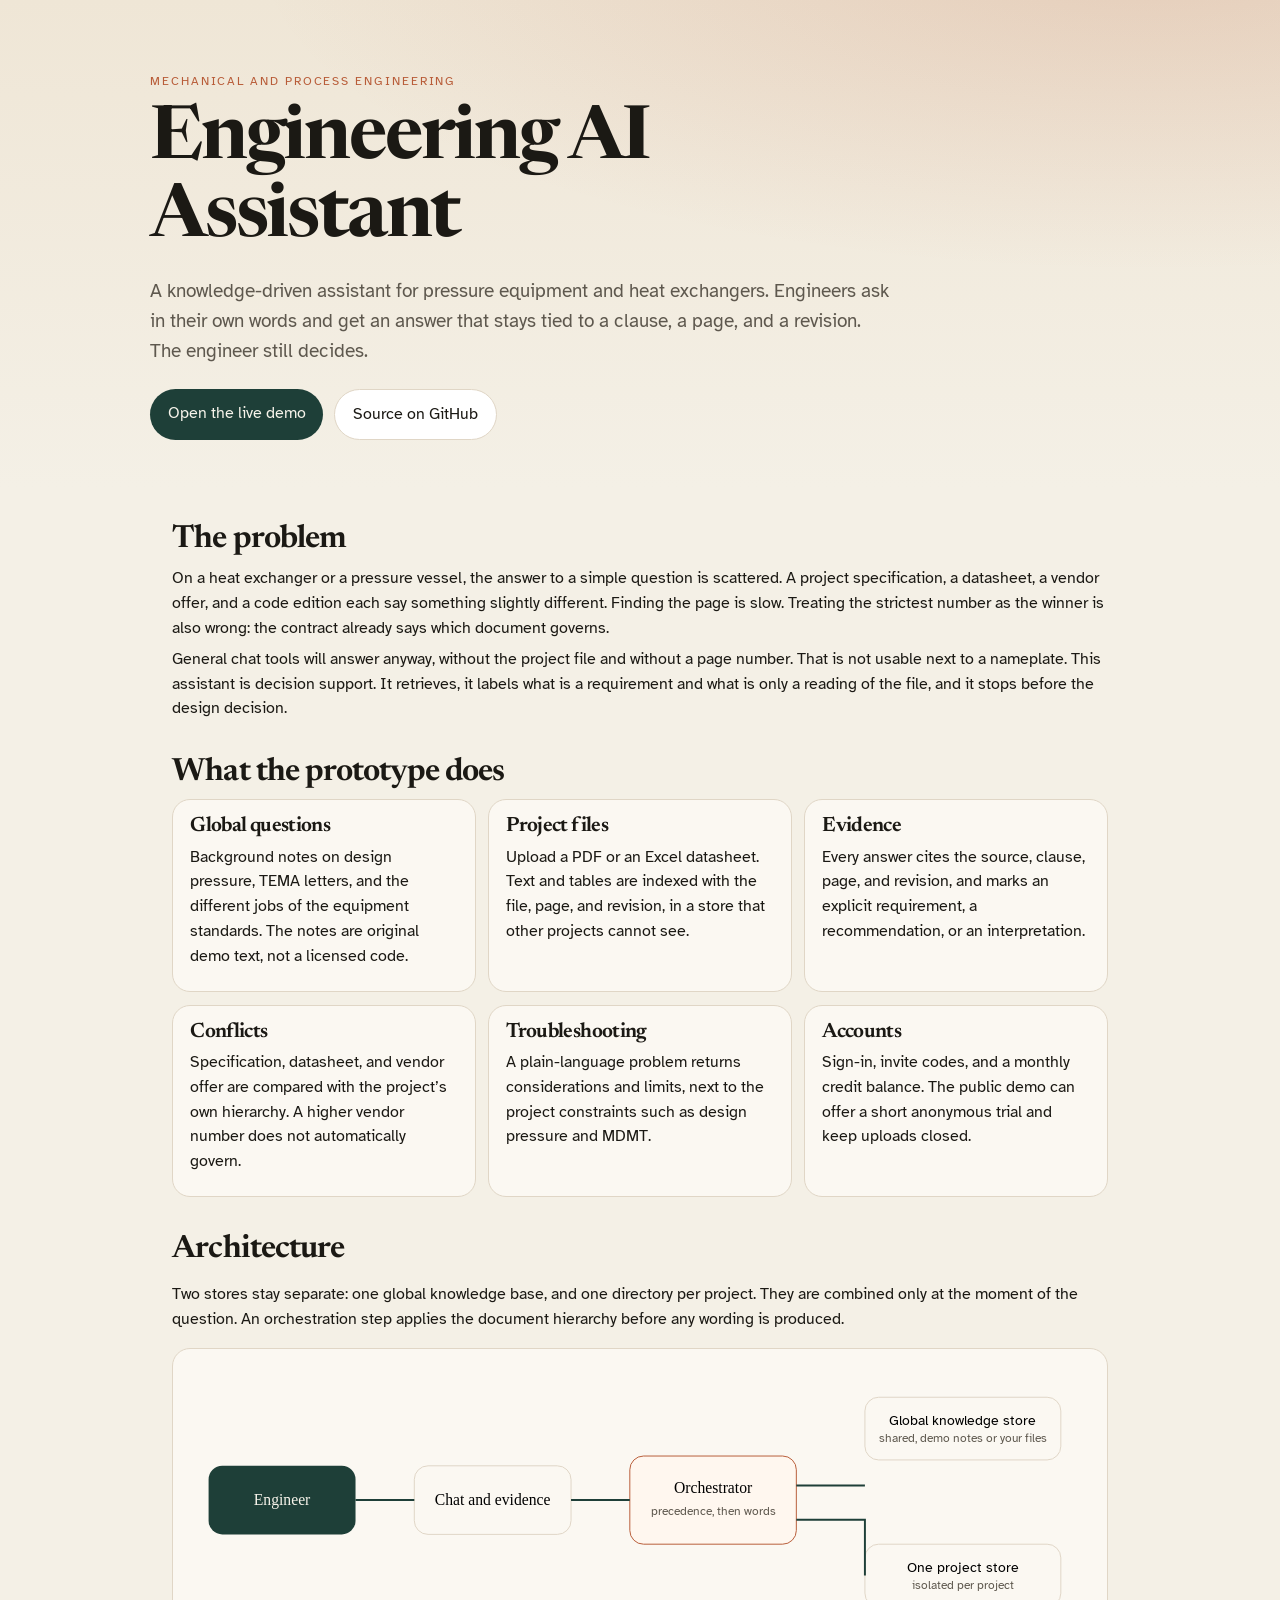
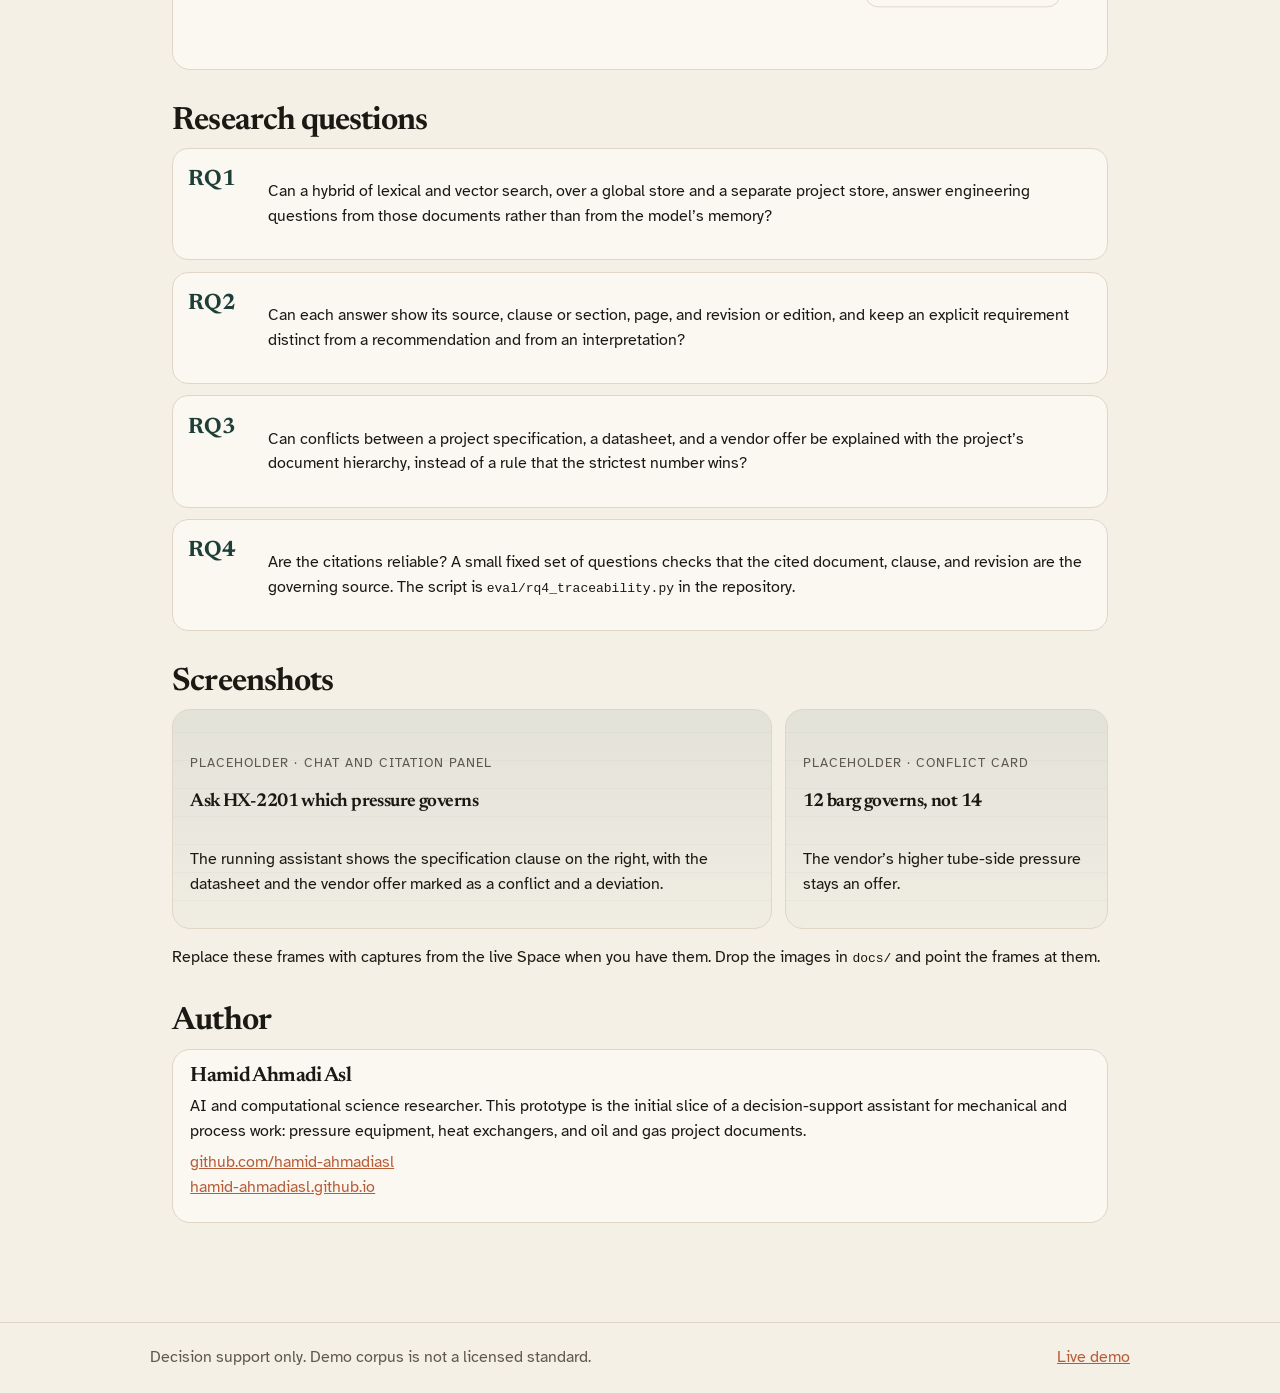
==== docs/index.html @ bd338368 "Add the engineering decision-support prototype. Engineers can question a shared knowledge base and a" ====
<!DOCTYPE html>
<html lang="en">
<head>
  <meta charset="utf-8" />
  <meta name="viewport" content="width=device-width, initial-scale=1" />
  <title>Engineering AI Assistant — Hamid Ahmadi Asl</title>
  <meta name="description" content="A knowledge-driven decision-support assistant for mechanical and process engineering. Evidence first. A human makes the decision." />
  <link rel="preconnect" href="https://fonts.googleapis.com" />
  <link rel="preconnect" href="https://fonts.gstatic.com" crossorigin />
  <link href="https://fonts.googleapis.com/css2?family=Atkinson+Hyperlegible:wght@400;700&family=Newsreader:opsz,wght@6..72,560;6..72,650&display=swap" rel="stylesheet" />
  <style>
    :root {
      --ink: #1b1914;
      --muted: #5e584e;
      --paper: #f4f0e6;
      --card: #fbf8f2;
      --line: #e0d6c6;
      --pine: #1e3f38;
      --copper: #b85c38;
    }
    * { box-sizing: border-box; }
    body { margin: 0; color: var(--ink); background: var(--paper); font-family: "Atkinson Hyperlegible", "Segoe UI", sans-serif; line-height: 1.55; }
    h1, h2, h3 { font-family: Newsreader, Georgia, serif; font-weight: 650; letter-spacing: -0.03em; line-height: 1.05; }
    a { color: var(--copper); }
    header.hero { padding: 4.5rem 1.4rem 3rem; background:
      radial-gradient(900px 320px at 90% -10%, rgba(184, 92, 56, 0.18), transparent),
      linear-gradient(180deg, #efe6d6, #f4f0e6); }
    .wrap { width: min(980px, 100%); margin: 0 auto; }
    .eyebrow { letter-spacing: 0.16em; text-transform: uppercase; font-size: 0.75rem; color: var(--copper); margin: 0 0 0.8rem; }
    h1 { font-size: clamp(2.6rem, 6vw, 4.6rem); margin: 0 0 1rem; max-width: 16ch; }
    .lede { font-size: 1.2rem; max-width: 62ch; color: var(--muted); }
    .actions { display: flex; flex-wrap: wrap; gap: 0.7rem; margin-top: 1.4rem; }
    .btn { display: inline-block; text-decoration: none; border-radius: 999px; padding: 0.75rem 1.1rem; }
    .btn.solid { background: var(--pine); color: #f6f3ea; }
    .btn.line { border: 1px solid var(--line); color: var(--ink); background: #fff; }
    main { padding: 0 1.4rem 4rem; }
    section { margin: 2.2rem 0; }
    h2 { font-size: 2rem; margin-bottom: 0.6rem; }
    .grid { display: grid; grid-template-columns: repeat(3, 1fr); gap: 0.8rem; }
    .card, .shot { background: var(--card); border: 1px solid var(--line); border-radius: 18px; padding: 1rem 1.05rem; }
    .card h3 { margin: 0 0 0.4rem; font-size: 1.3rem; }
    .card p, .prose p { margin: 0.4rem 0; }
    ol { padding-left: 1.2rem; }
    ol li { margin: 0.35rem 0; }
    .diagram { background: var(--card); border: 1px solid var(--line); border-radius: 18px; padding: 1rem; overflow-x: auto; }
    .rq { display: grid; gap: 0.7rem; }
    .rq article { display: grid; grid-template-columns: 4.2rem 1fr; gap: 0.8rem; align-items: start; background: var(--card); border: 1px solid var(--line); border-radius: 16px; padding: 0.9rem; }
    .rq strong { font-family: Newsreader, Georgia, serif; font-size: 1.4rem; color: var(--pine); }
    .shots { display: grid; grid-template-columns: 1.3fr 0.7fr; gap: 0.8rem; }
    .shot { min-height: 220px; display: flex; flex-direction: column; justify-content: flex-end; background:
      linear-gradient(180deg, rgba(30, 63, 56, 0.08), rgba(30, 63, 56, 0.02)),
      repeating-linear-gradient(0deg, transparent, transparent 27px, rgba(30, 63, 56, 0.06) 28px); }
    .shot span { font-size: 0.8rem; letter-spacing: 0.08em; text-transform: uppercase; color: var(--muted); }
    footer { border-top: 1px solid var(--line); padding: 1.4rem; color: var(--muted); }
    footer .wrap { display: flex; justify-content: space-between; gap: 1rem; flex-wrap: wrap; }
    @media (max-width: 800px) {
      .grid, .shots, .rq article { grid-template-columns: 1fr; }
    }
  </style>
</head>
<body>
  <header class="hero">
    <div class="wrap">
      <p class="eyebrow">Mechanical and process engineering</p>
      <h1>Engineering AI Assistant</h1>
      <p class="lede">A knowledge-driven assistant for pressure equipment and heat exchangers. Engineers ask in their own words and get an answer that stays tied to a clause, a page, and a revision. The engineer still decides.</p>
      <div class="actions">
        <a class="btn solid" href="https://huggingface.co/spaces/hamid-ahmadiasl/engineering-ai-assistant">Open the live demo</a>
        <a class="btn line" href="https://github.com/hamid-ahmadiasl/engineering-ai-assistant">Source on GitHub</a>
      </div>
    </div>
  </header>
  <main class="wrap">
    <section>
      <h2>The problem</h2>
      <div class="prose">
        <p>On a heat exchanger or a pressure vessel, the answer to a simple question is scattered. A project specification, a datasheet, a vendor offer, and a code edition each say something slightly different. Finding the page is slow. Treating the strictest number as the winner is also wrong: the contract already says which document governs.</p>
        <p>General chat tools will answer anyway, without the project file and without a page number. That is not usable next to a nameplate. This assistant is decision support. It retrieves, it labels what is a requirement and what is only a reading of the file, and it stops before the design decision.</p>
      </div>
    </section>
    <section>
      <h2>What the prototype does</h2>
      <div class="grid">
        <article class="card">
          <h3>Global questions</h3>
          <p>Background notes on design pressure, TEMA letters, and the different jobs of the equipment standards. The notes are original demo text, not a licensed code.</p>
        </article>
        <article class="card">
          <h3>Project files</h3>
          <p>Upload a PDF or an Excel datasheet. Text and tables are indexed with the file, page, and revision, in a store that other projects cannot see.</p>
        </article>
        <article class="card">
          <h3>Evidence</h3>
          <p>Every answer cites the source, clause, page, and revision, and marks an explicit requirement, a recommendation, or an interpretation.</p>
        </article>
        <article class="card">
          <h3>Conflicts</h3>
          <p>Specification, datasheet, and vendor offer are compared with the project’s own hierarchy. A higher vendor number does not automatically govern.</p>
        </article>
        <article class="card">
          <h3>Troubleshooting</h3>
          <p>A plain-language problem returns considerations and limits, next to the project constraints such as design pressure and MDMT.</p>
        </article>
        <article class="card">
          <h3>Accounts</h3>
          <p>Sign-in, invite codes, and a monthly credit balance. The public demo can offer a short anonymous trial and keep uploads closed.</p>
        </article>
      </div>
    </section>
    <section>
      <h2>Architecture</h2>
      <p>Two stores stay separate: one global knowledge base, and one directory per project. They are combined only at the moment of the question. An orchestration step applies the document hierarchy before any wording is produced.</p>
      <div class="diagram" role="img" aria-label="Diagram of the assistant. The engineer talks to the chat. The orchestrator queries a global store and one project store, applies precedence, then either a language model or an extractive writer produces cited blocks.">
        <svg viewBox="0 0 920 280" width="100%" height="280">
          <rect x="20" y="100" width="150" height="70" rx="14" fill="#1e3f38"/>
          <text x="95" y="140" text-anchor="middle" fill="#f6f3ea" font-family="Georgia, serif" font-size="16">Engineer</text>
          <rect x="230" y="100" width="160" height="70" rx="14" fill="#fbf8f2" stroke="#e0d6c6"/>
          <text x="310" y="140" text-anchor="middle" font-family="Georgia, serif" font-size="16">Chat and evidence</text>
          <rect x="450" y="90" width="170" height="90" rx="14" fill="#fff7ef" stroke="#b85c38"/>
          <text x="535" y="128" text-anchor="middle" font-family="Georgia, serif" font-size="16">Orchestrator</text>
          <text x="535" y="150" text-anchor="middle" fill="#5e584e" font-size="12">precedence, then words</text>
          <rect x="690" y="30" width="200" height="64" rx="14" fill="#fbf8f2" stroke="#e0d6c6"/>
          <text x="790" y="58" text-anchor="middle" font-size="14">Global knowledge store</text>
          <text x="790" y="76" text-anchor="middle" fill="#5e584e" font-size="12">shared, demo notes or your files</text>
          <rect x="690" y="180" width="200" height="64" rx="14" fill="#fbf8f2" stroke="#e0d6c6"/>
          <text x="790" y="208" text-anchor="middle" font-size="14">One project store</text>
          <text x="790" y="226" text-anchor="middle" fill="#5e584e" font-size="12">isolated per project</text>
          <path d="M170 135 H230" stroke="#1e3f38" stroke-width="2"/>
          <path d="M390 135 H450" stroke="#1e3f38" stroke-width="2"/>
          <path d="M620 120 H690" stroke="#1e3f38" stroke-width="2"/>
          <path d="M620 155 H690 V212" stroke="#1e3f38" stroke-width="2" fill="none"/>
        </svg>
      </div>
    </section>
    <section>
      <h2>Research questions</h2>
      <div class="rq">
        <article>
          <strong>RQ1</strong>
          <p>Can a hybrid of lexical and vector search, over a global store and a separate project store, answer engineering questions from those documents rather than from the model’s memory?</p>
        </article>
        <article>
          <strong>RQ2</strong>
          <p>Can each answer show its source, clause or section, page, and revision or edition, and keep an explicit requirement distinct from a recommendation and from an interpretation?</p>
        </article>
        <article>
          <strong>RQ3</strong>
          <p>Can conflicts between a project specification, a datasheet, and a vendor offer be explained with the project’s document hierarchy, instead of a rule that the strictest number wins?</p>
        </article>
        <article>
          <strong>RQ4</strong>
          <p>Are the citations reliable? A small fixed set of questions checks that the cited document, clause, and revision are the governing source. The script is <code>eval/rq4_traceability.py</code> in the repository.</p>
        </article>
      </div>
    </section>
    <section>
      <h2>Screenshots</h2>
      <div class="shots">
        <div class="shot">
          <span>Placeholder · chat and citation panel</span>
          <h3>Ask HX-2201 which pressure governs</h3>
          <p>The running assistant shows the specification clause on the right, with the datasheet and the vendor offer marked as a conflict and a deviation.</p>
        </div>
        <div class="shot">
          <span>Placeholder · conflict card</span>
          <h3>12 barg governs, not 14</h3>
          <p>The vendor’s higher tube-side pressure stays an offer.</p>
        </div>
      </div>
      <p>Replace these frames with captures from the live Space when you have them. Drop the images in <code>docs/</code> and point the frames at them.</p>
    </section>
    <section>
      <h2>Author</h2>
      <div class="card">
        <h3>Hamid Ahmadi Asl</h3>
        <p>AI and computational science researcher. This prototype is the initial slice of a decision-support assistant for mechanical and process work: pressure equipment, heat exchangers, and oil and gas project documents.</p>
        <p><a href="https://github.com/hamid-ahmadiasl">github.com/hamid-ahmadiasl</a><br />
        <a href="https://hamid-ahmadiasl.github.io">hamid-ahmadiasl.github.io</a></p>
      </div>
    </section>
  </main>
  <footer>
    <div class="wrap">
      <span>Decision support only. Demo corpus is not a licensed standard.</span>
      <span><a href="https://huggingface.co/spaces/hamid-ahmadiasl/engineering-ai-assistant">Live demo</a></span>
    </div>
  </footer>
</body>
</html>
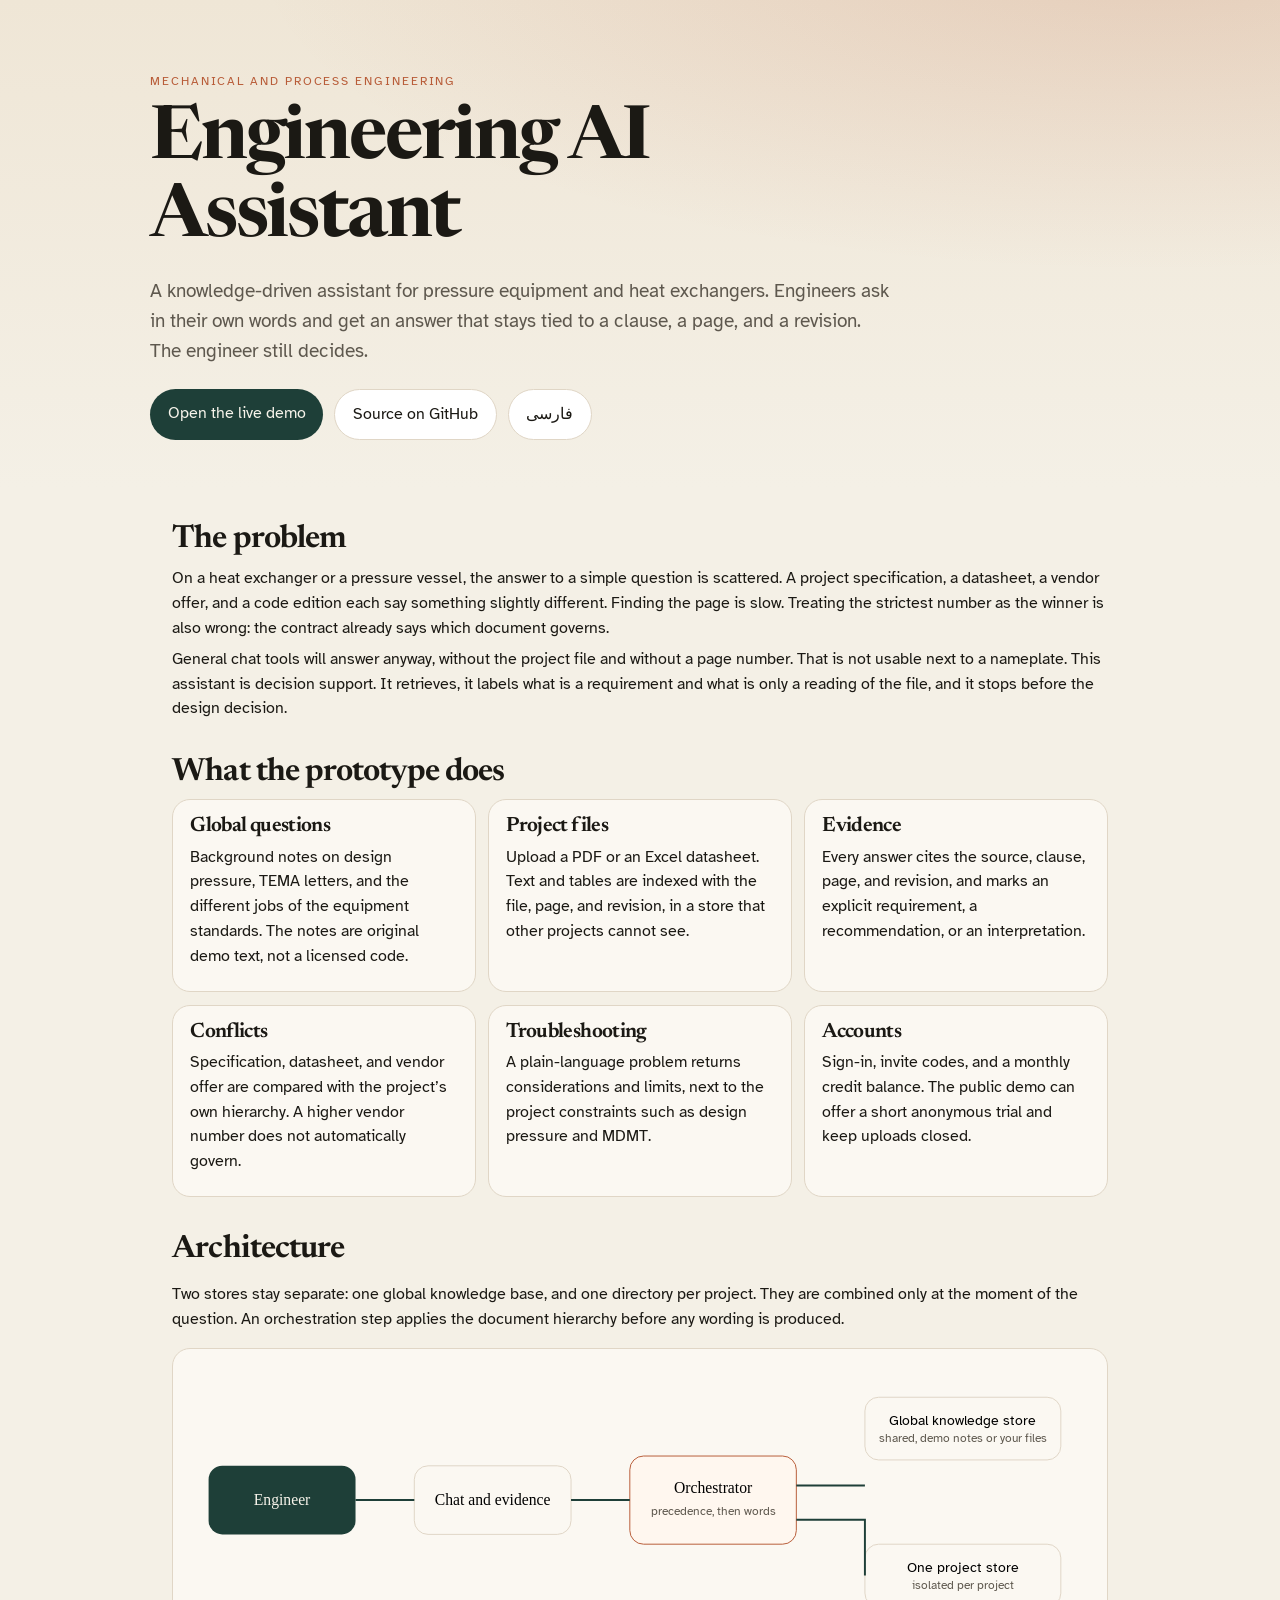
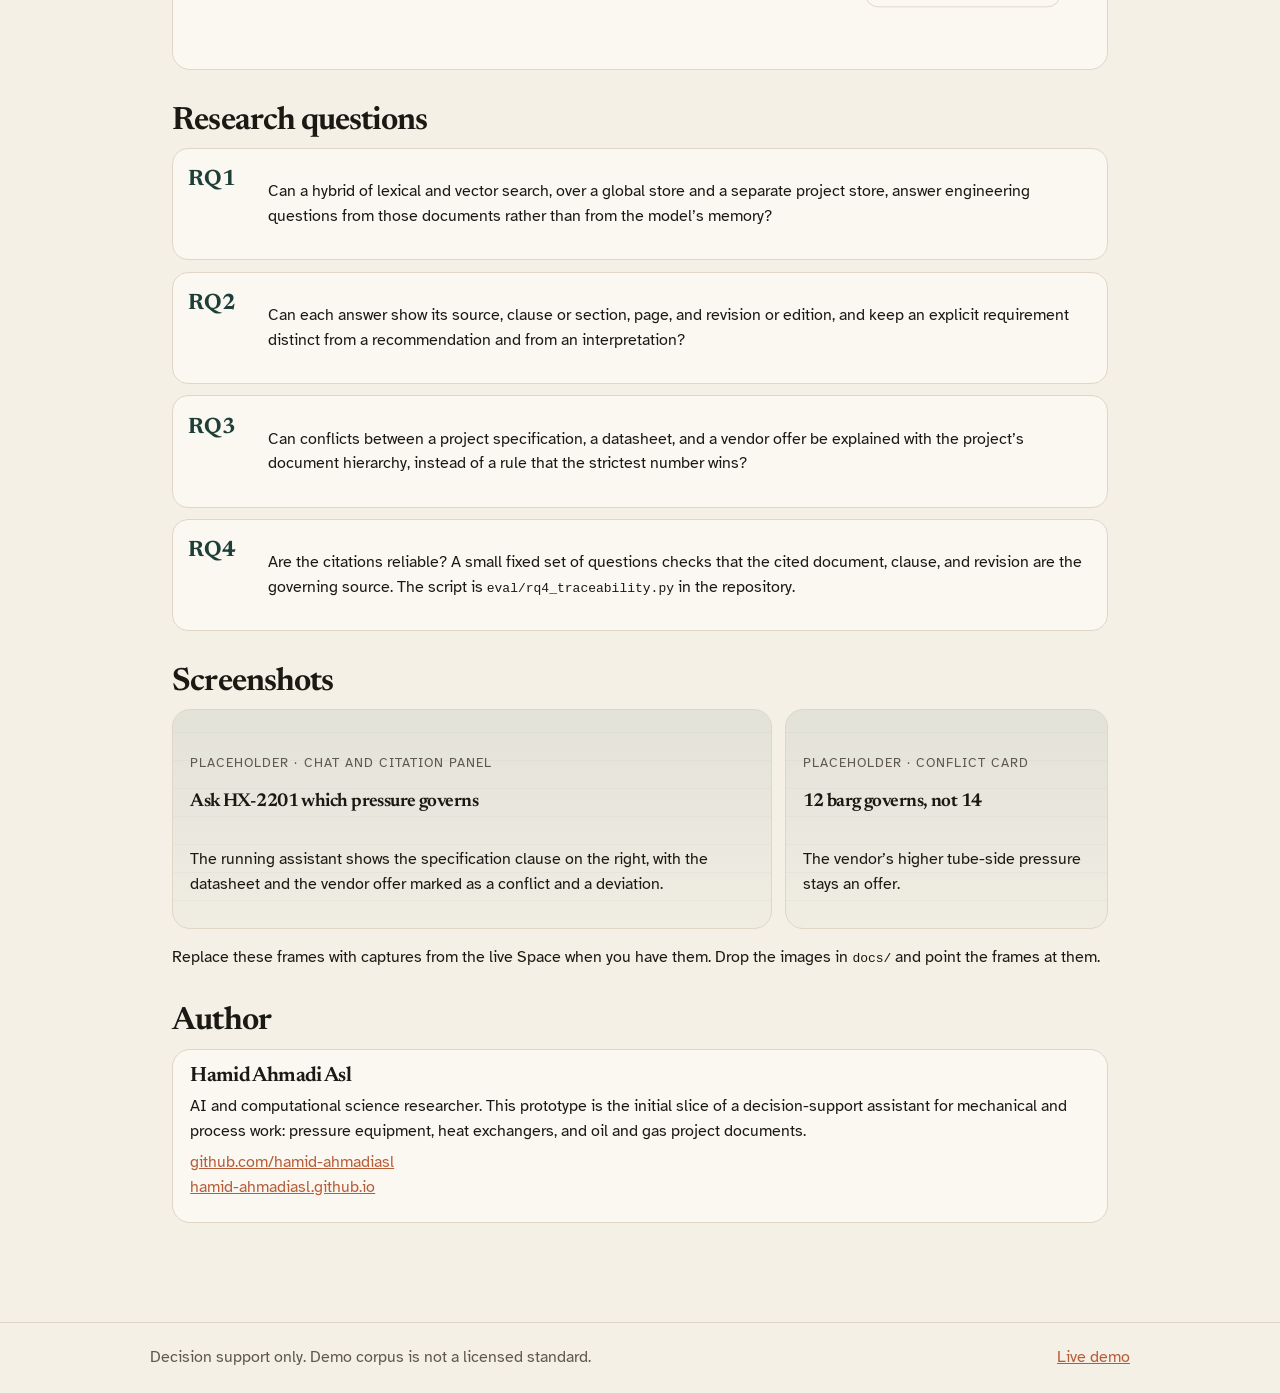
==== commit aed186e4: "Answer Persian questions in Persian and keep source citations intact. Persian and mixed questions ar" ====
--- a/docs/index.html
+++ b/docs/index.html
@@ -67,6 +67,7 @@
       <div class="actions">
         <a class="btn solid" href="https://huggingface.co/spaces/hamid-ahmadiasl/engineering-ai-assistant">Open the live demo</a>
         <a class="btn line" href="https://github.com/hamid-ahmadiasl/engineering-ai-assistant">Source on GitHub</a>
+        <a class="btn line" href="fa/">فارسی</a>
       </div>
     </div>
   </header>
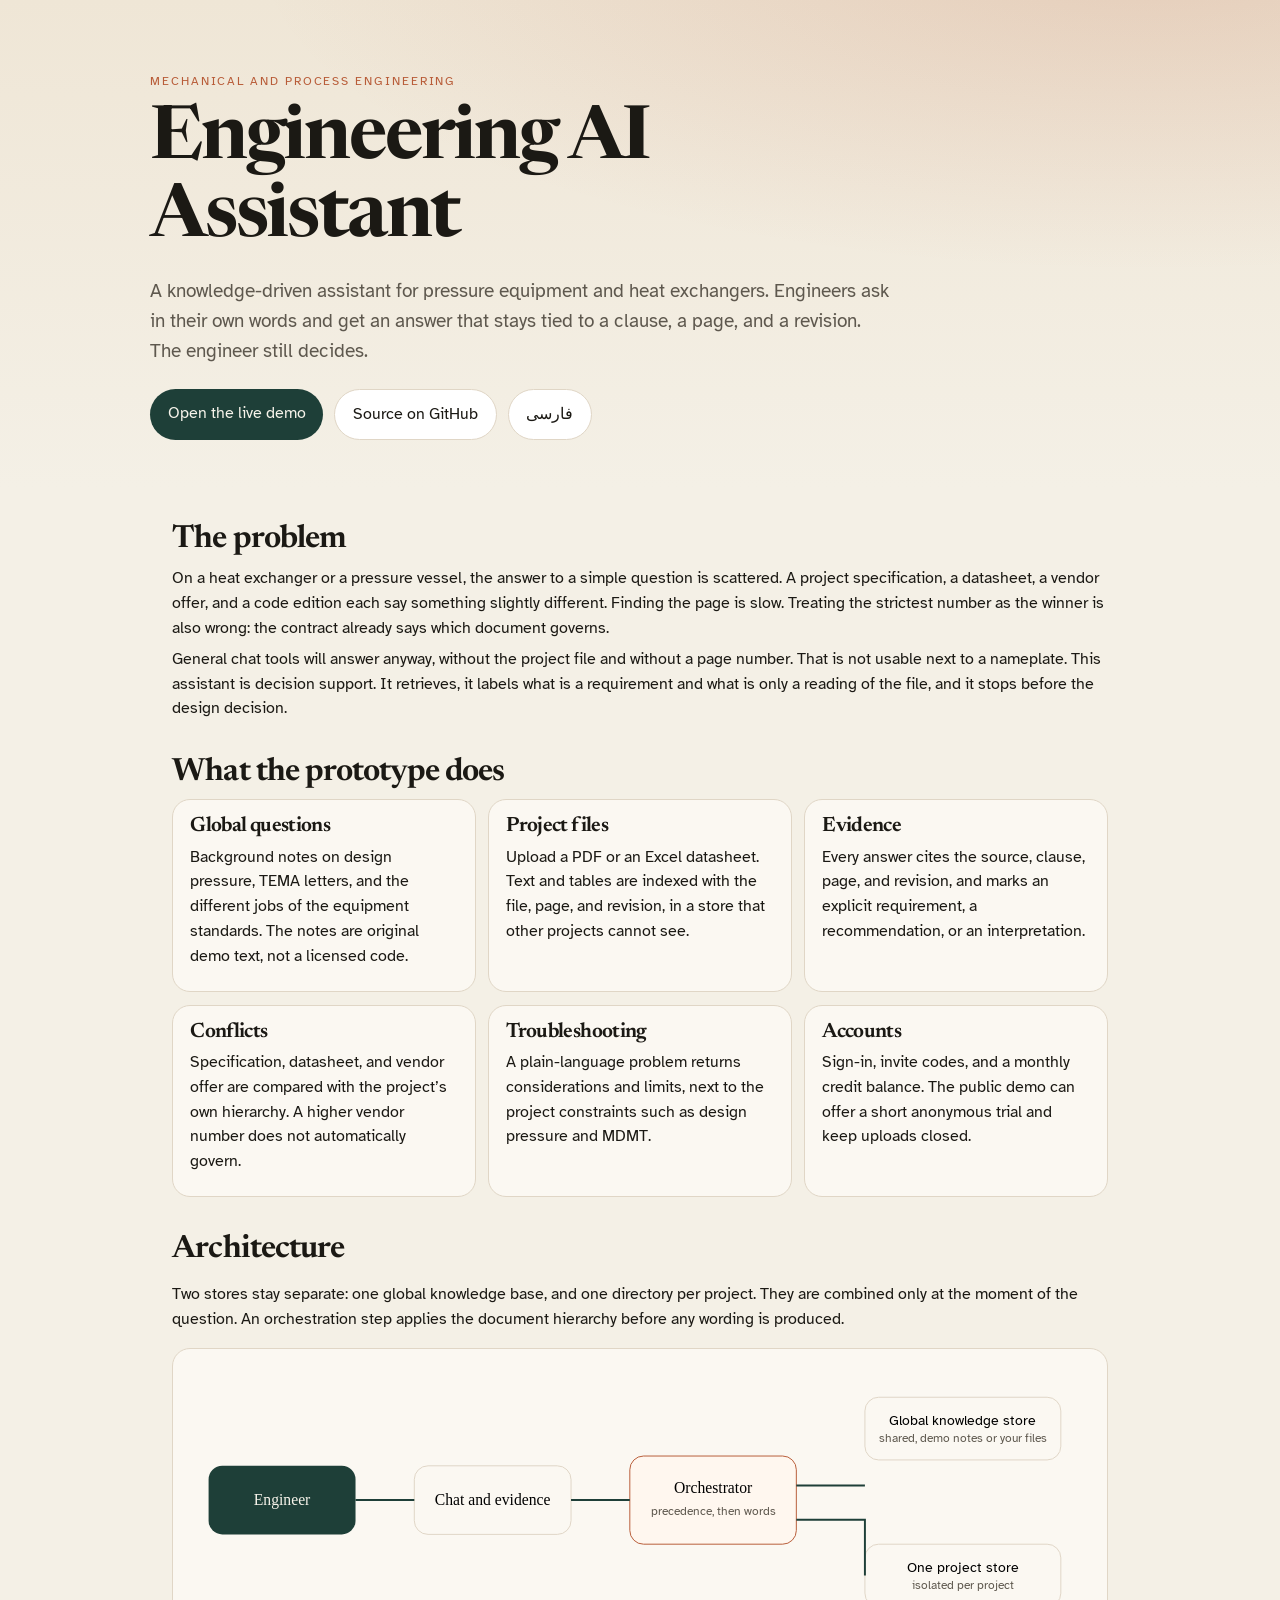
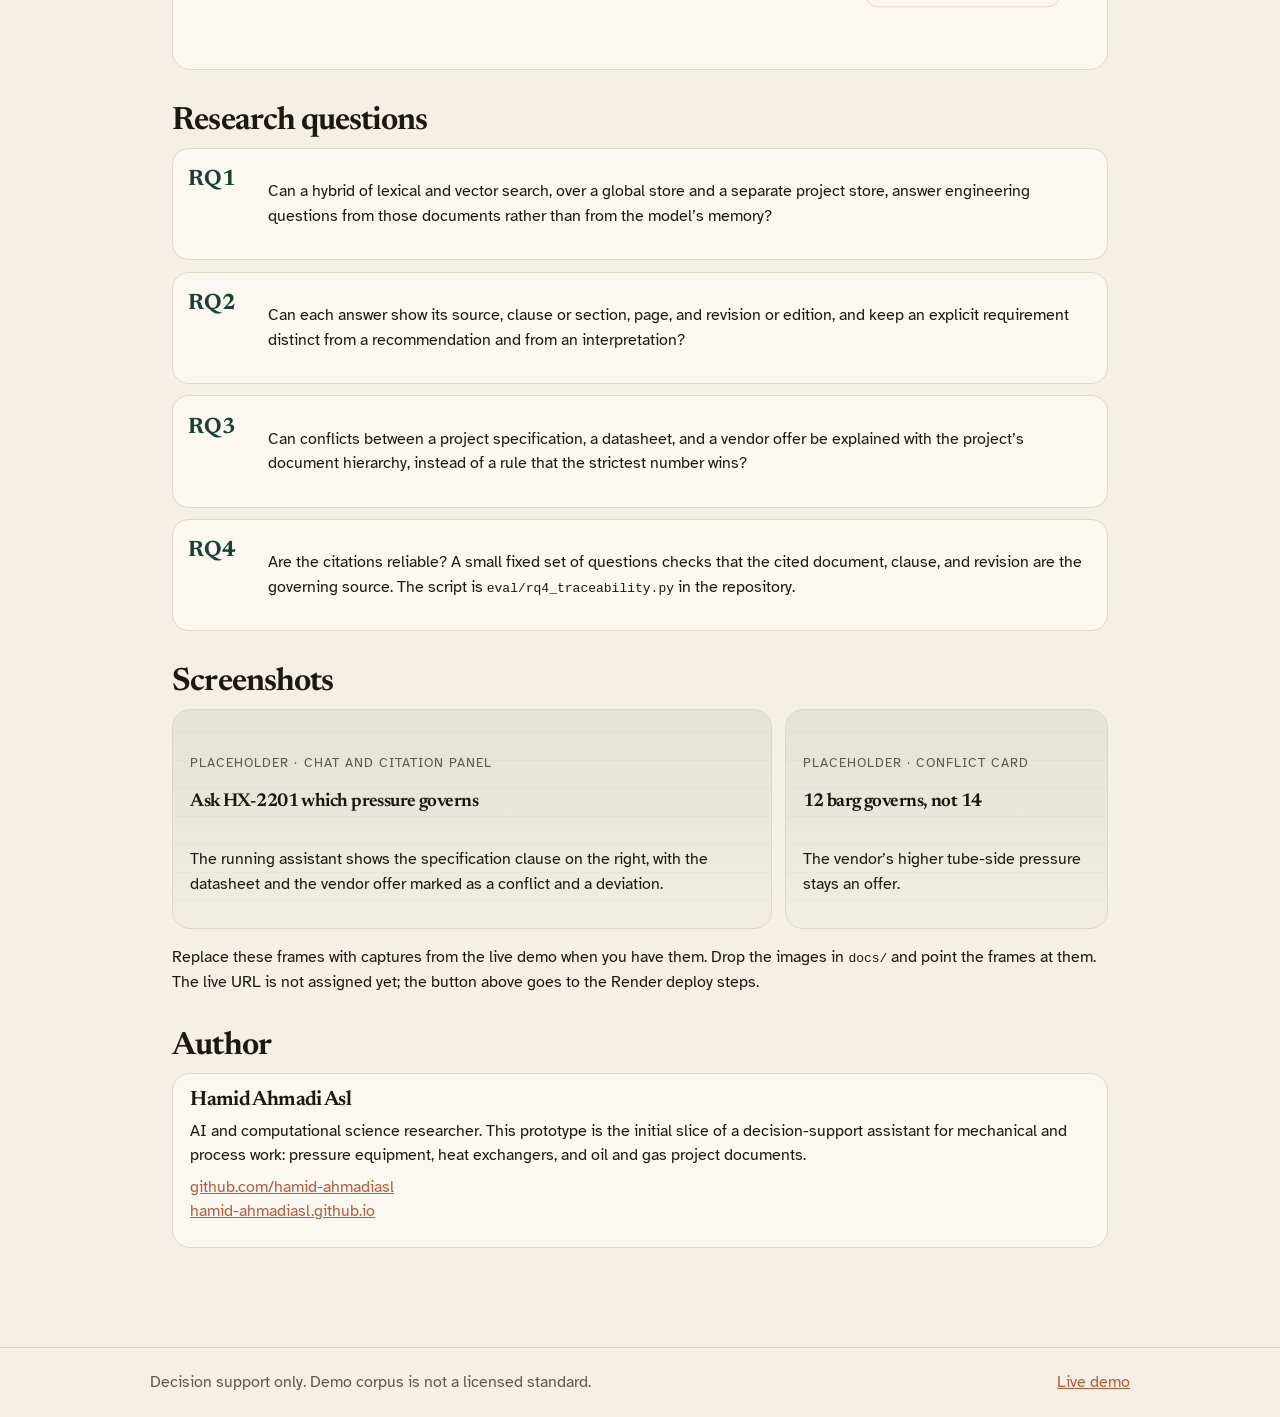
==== commit 92510d40: "Host the free demo on a Render Docker service. The Blueprint uses the free plan and hash embeddings " ====
--- a/docs/index.html
+++ b/docs/index.html
@@ -65,7 +65,7 @@
       <h1>Engineering AI Assistant</h1>
       <p class="lede">A knowledge-driven assistant for pressure equipment and heat exchangers. Engineers ask in their own words and get an answer that stays tied to a clause, a page, and a revision. The engineer still decides.</p>
       <div class="actions">
-        <a class="btn solid" href="https://huggingface.co/spaces/hamid-ahmadiasl/engineering-ai-assistant">Open the live demo</a>
+        <a class="btn solid" href="https://github.com/hamid-ahmadiasl/engineering-ai-assistant#deploy-on-render">Open the live demo</a>
         <a class="btn line" href="https://github.com/hamid-ahmadiasl/engineering-ai-assistant">Source on GitHub</a>
         <a class="btn line" href="fa/">فارسی</a>
       </div>
@@ -168,7 +168,7 @@
           <p>The vendor’s higher tube-side pressure stays an offer.</p>
         </div>
       </div>
-      <p>Replace these frames with captures from the live Space when you have them. Drop the images in <code>docs/</code> and point the frames at them.</p>
+      <p>Replace these frames with captures from the live demo when you have them. Drop the images in <code>docs/</code> and point the frames at them. The live URL is not assigned yet; the button above goes to the Render deploy steps.</p>
     </section>
     <section>
       <h2>Author</h2>
@@ -183,7 +183,7 @@
   <footer>
     <div class="wrap">
       <span>Decision support only. Demo corpus is not a licensed standard.</span>
-      <span><a href="https://huggingface.co/spaces/hamid-ahmadiasl/engineering-ai-assistant">Live demo</a></span>
+      <span><a href="https://github.com/hamid-ahmadiasl/engineering-ai-assistant#deploy-on-render">Live demo</a></span>
     </div>
   </footer>
 </body>
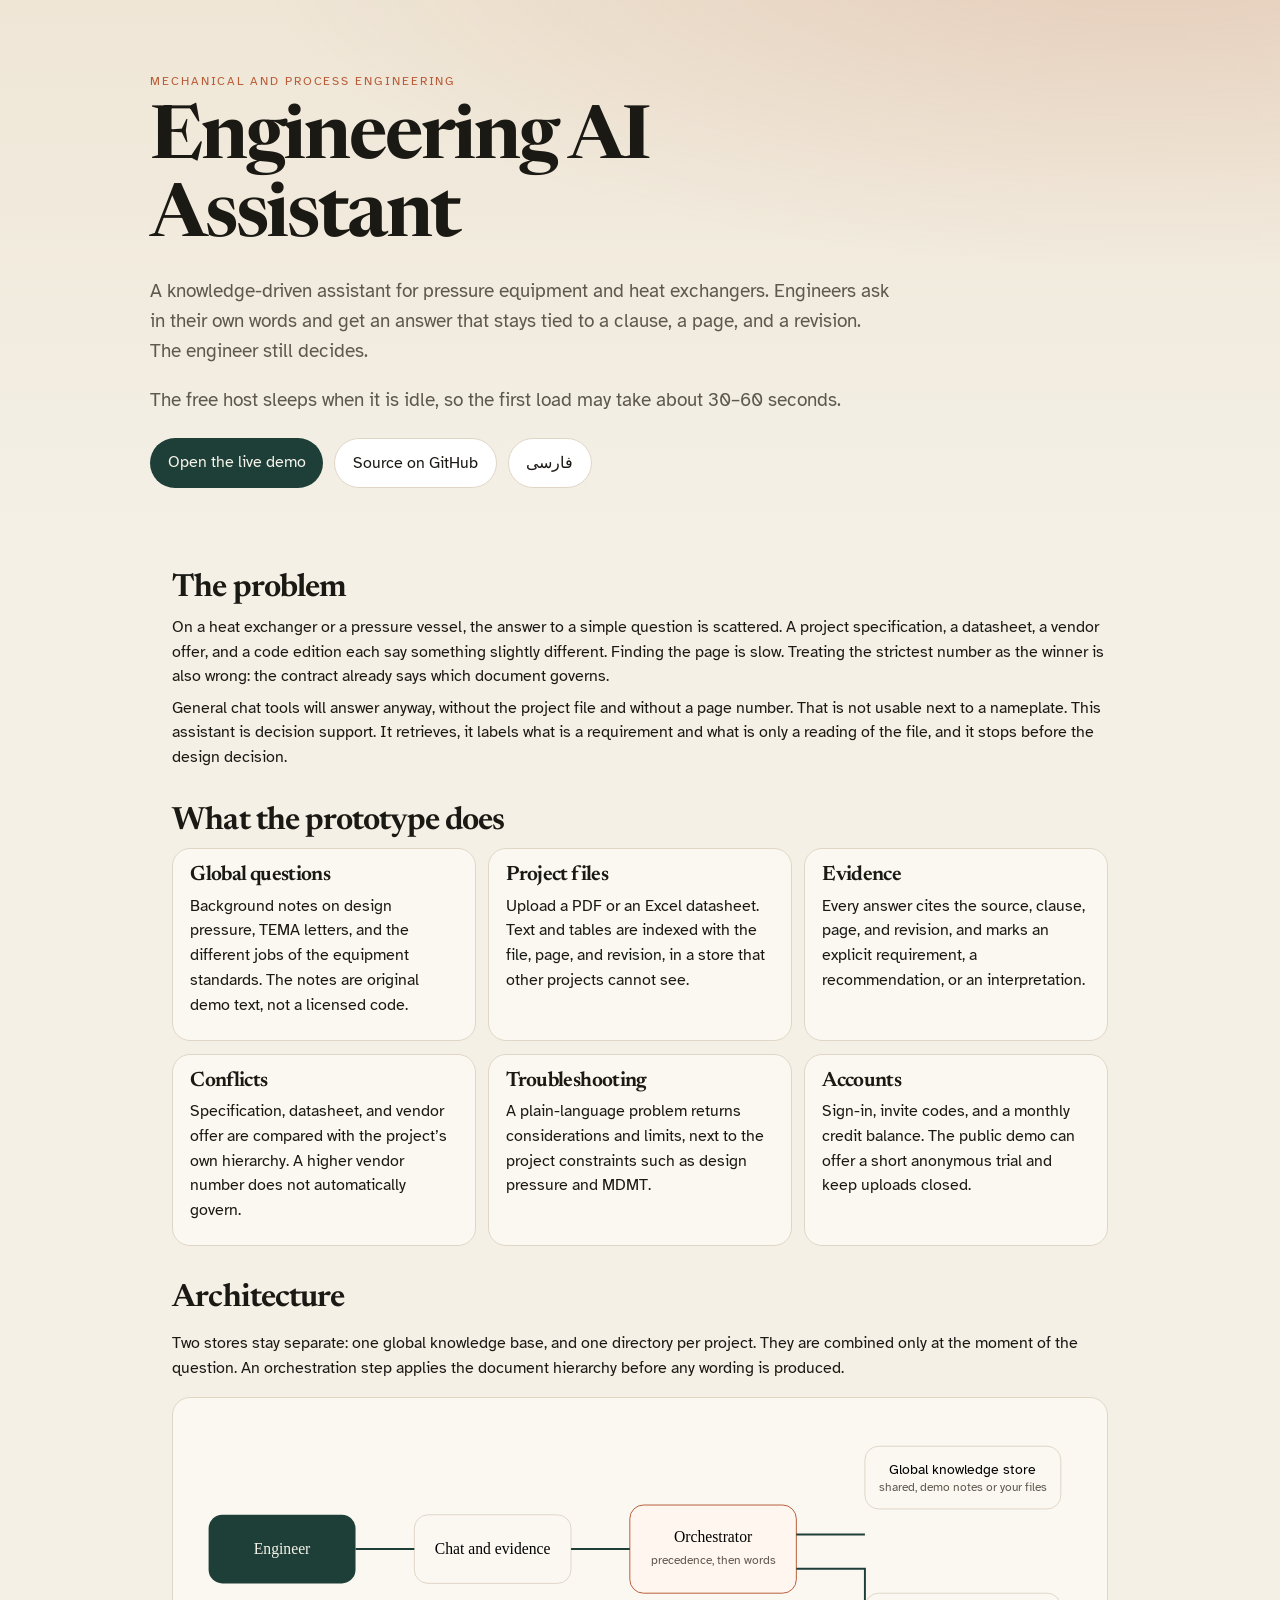
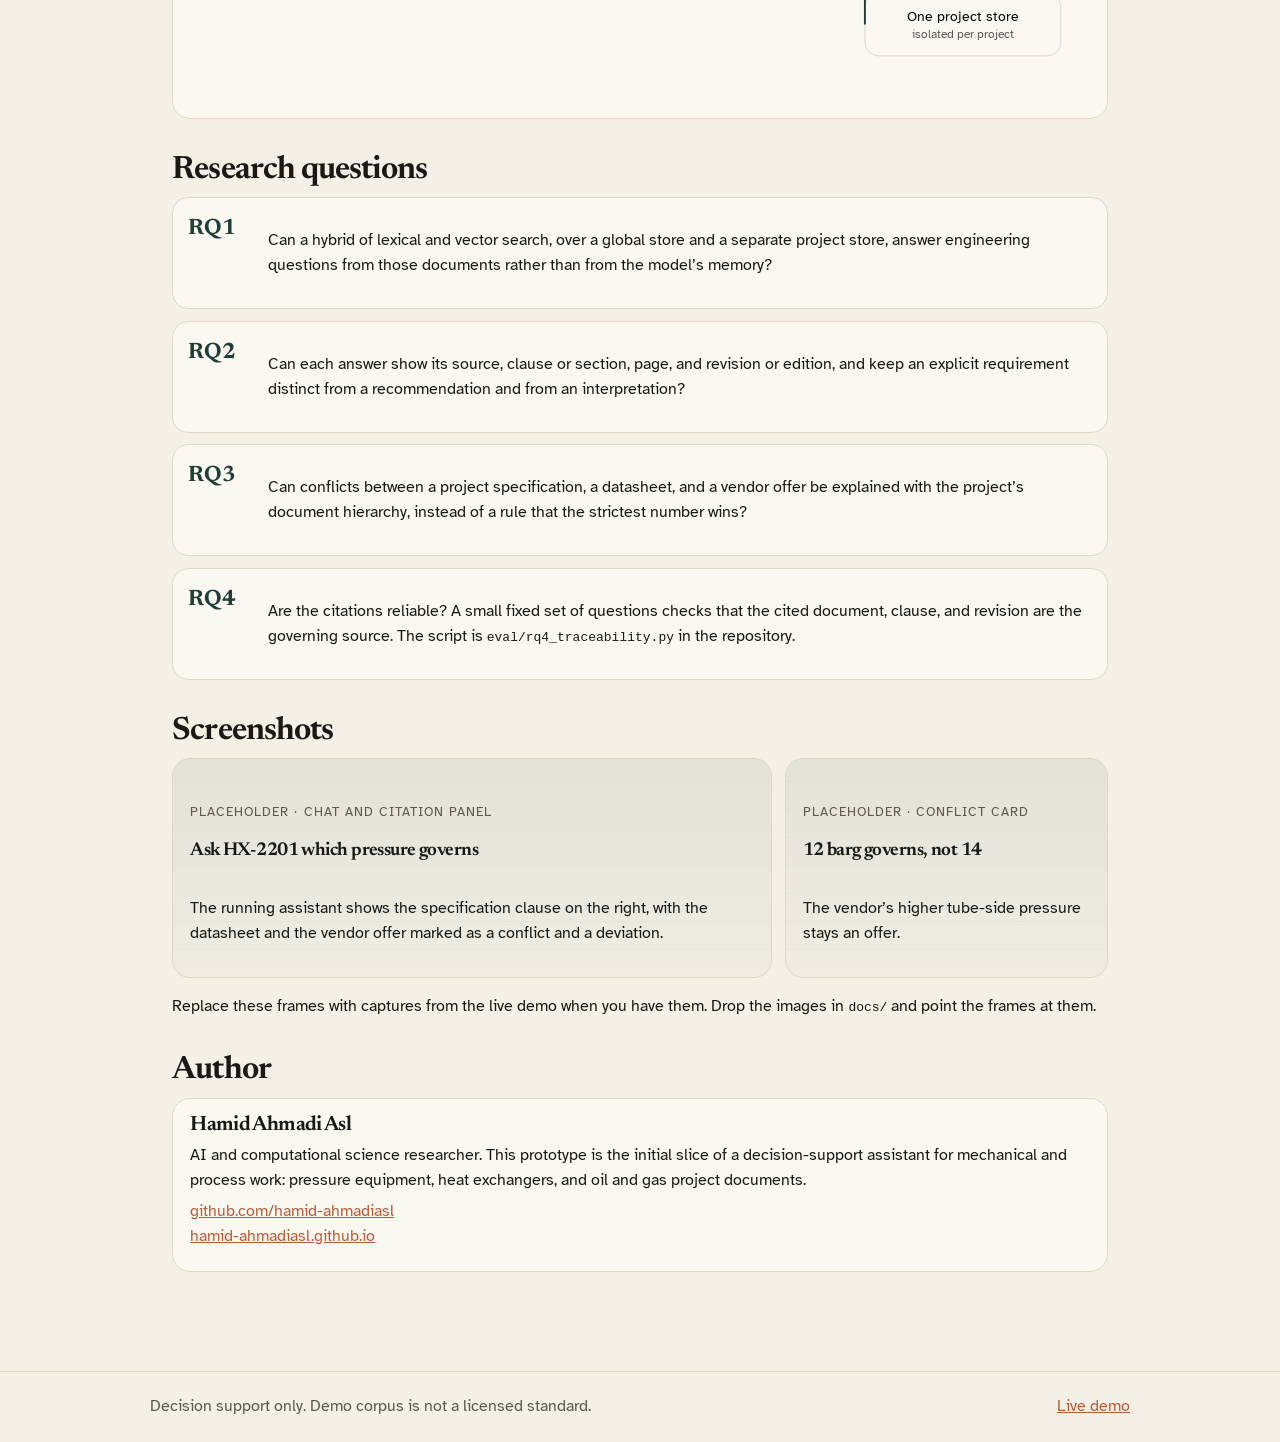
==== commit 108dcd45: "Point the demo links at the live Render service. The project pages and the README open https://engin" ====
--- a/docs/index.html
+++ b/docs/index.html
@@ -64,8 +64,9 @@
       <p class="eyebrow">Mechanical and process engineering</p>
       <h1>Engineering AI Assistant</h1>
       <p class="lede">A knowledge-driven assistant for pressure equipment and heat exchangers. Engineers ask in their own words and get an answer that stays tied to a clause, a page, and a revision. The engineer still decides.</p>
+      <p class="lede">The free host sleeps when it is idle, so the first load may take about 30–60 seconds.</p>
       <div class="actions">
-        <a class="btn solid" href="https://github.com/hamid-ahmadiasl/engineering-ai-assistant#deploy-on-render">Open the live demo</a>
+        <a class="btn solid" href="https://engineering-ai-assistant-i9fb.onrender.com">Open the live demo</a>
         <a class="btn line" href="https://github.com/hamid-ahmadiasl/engineering-ai-assistant">Source on GitHub</a>
         <a class="btn line" href="fa/">فارسی</a>
       </div>
@@ -168,7 +169,7 @@
           <p>The vendor’s higher tube-side pressure stays an offer.</p>
         </div>
       </div>
-      <p>Replace these frames with captures from the live demo when you have them. Drop the images in <code>docs/</code> and point the frames at them. The live URL is not assigned yet; the button above goes to the Render deploy steps.</p>
+      <p>Replace these frames with captures from the live demo when you have them. Drop the images in <code>docs/</code> and point the frames at them.</p>
     </section>
     <section>
       <h2>Author</h2>
@@ -183,7 +184,7 @@
   <footer>
     <div class="wrap">
       <span>Decision support only. Demo corpus is not a licensed standard.</span>
-      <span><a href="https://github.com/hamid-ahmadiasl/engineering-ai-assistant#deploy-on-render">Live demo</a></span>
+      <span><a href="https://engineering-ai-assistant-i9fb.onrender.com">Live demo</a></span>
     </div>
   </footer>
 </body>
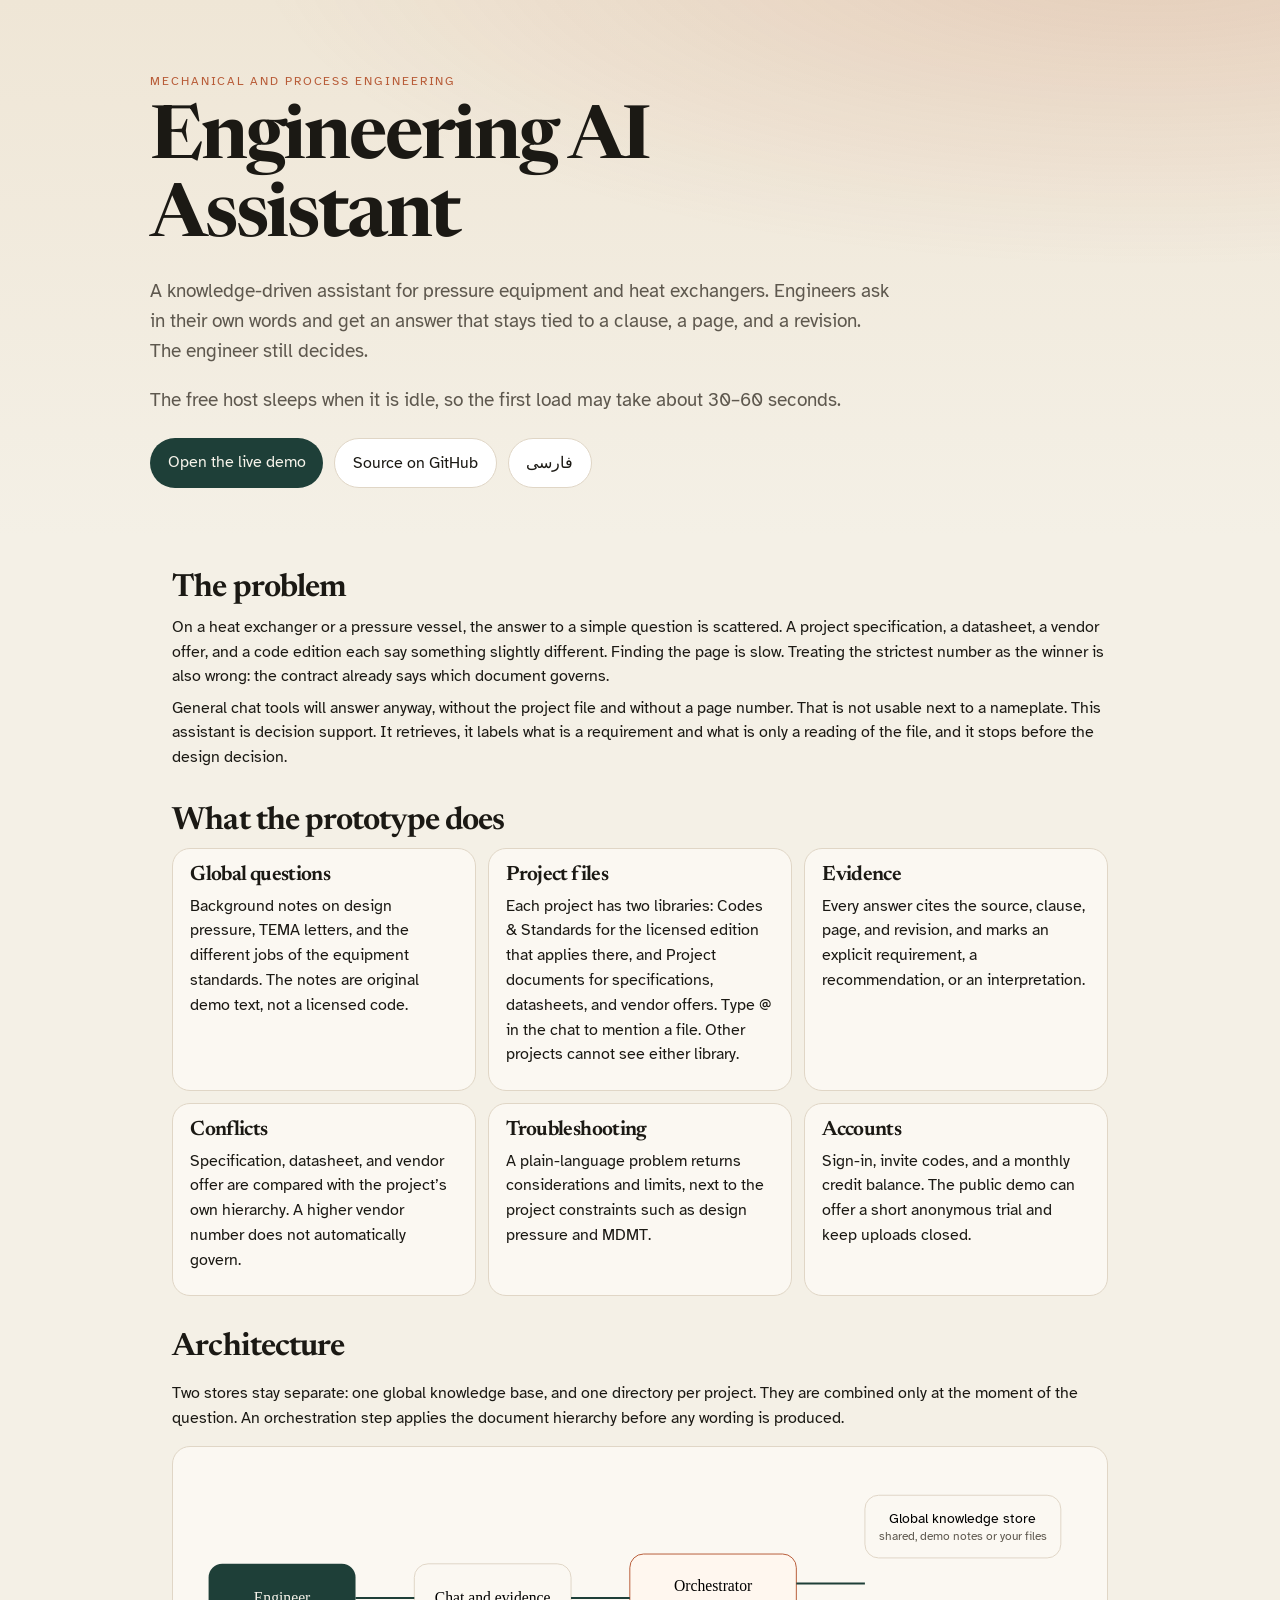
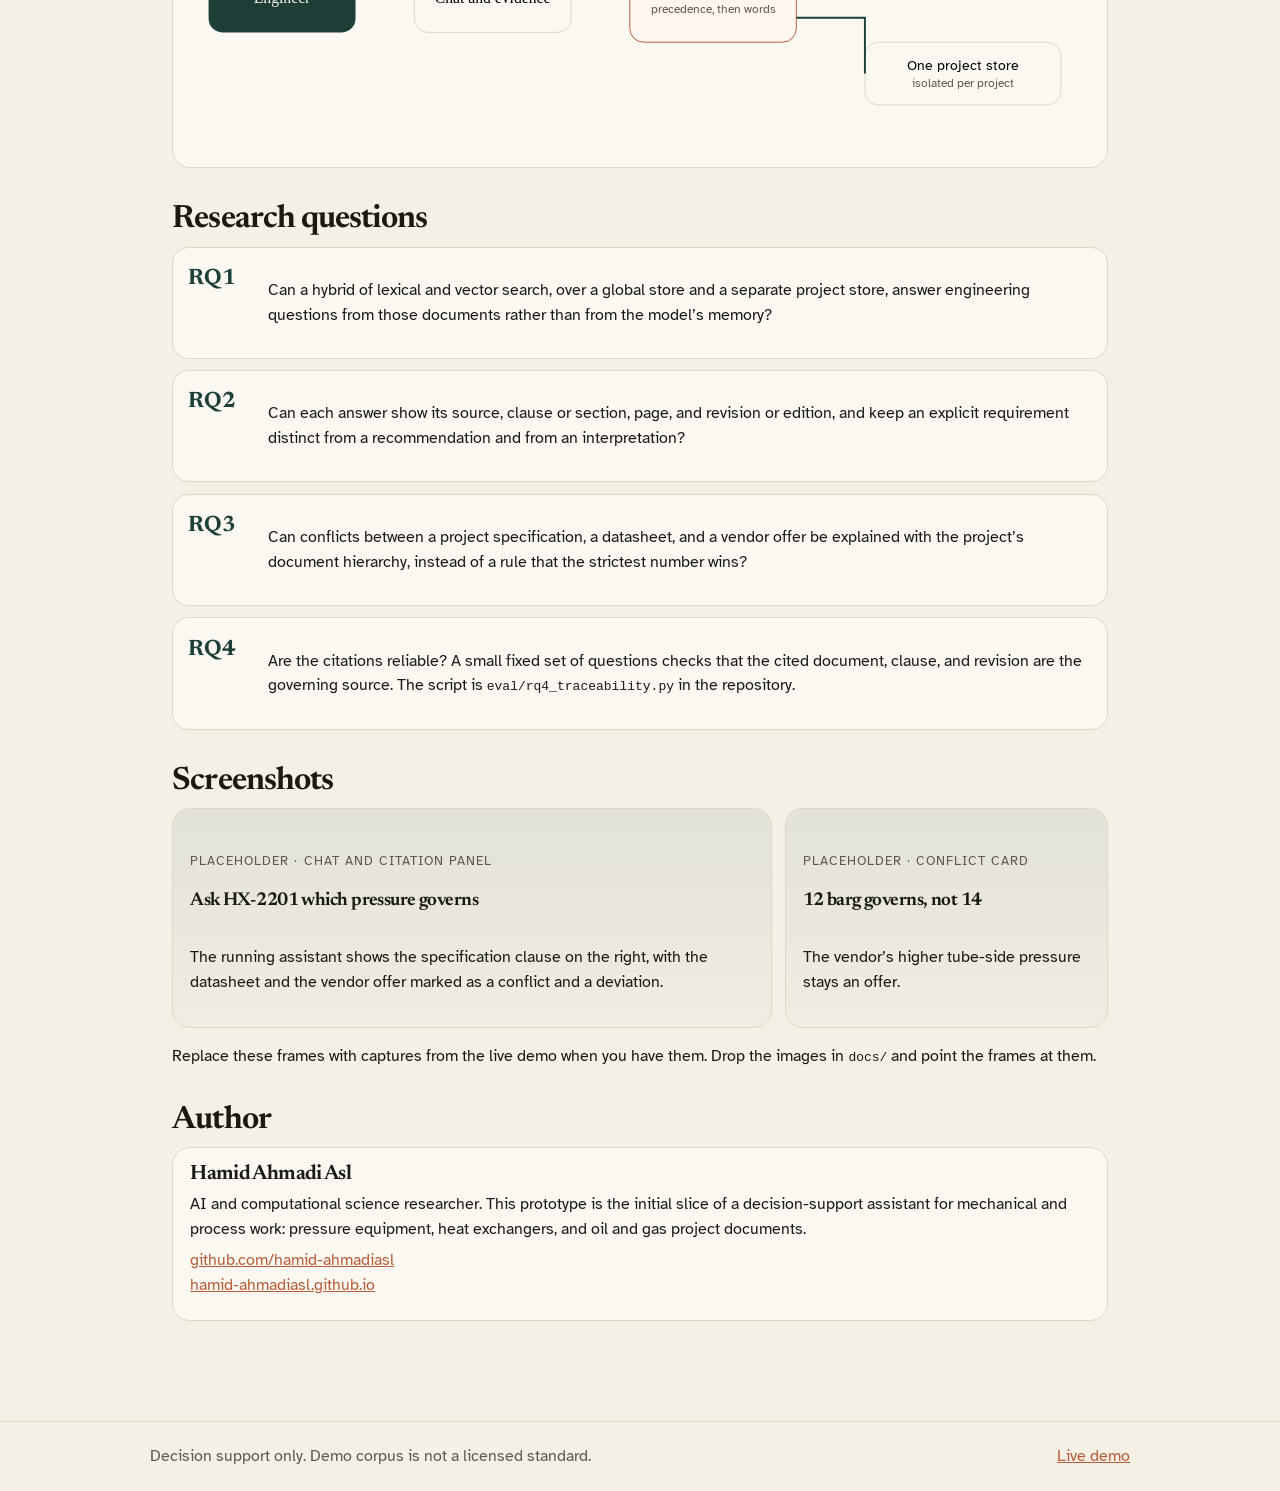
==== commit f505a6ec: "Add per-project codes and file mentions in chat. Each project keeps licensed standards apart from it" ====
--- a/docs/index.html
+++ b/docs/index.html
@@ -89,7 +89,7 @@
         </article>
         <article class="card">
           <h3>Project files</h3>
-          <p>Upload a PDF or an Excel datasheet. Text and tables are indexed with the file, page, and revision, in a store that other projects cannot see.</p>
+          <p>Each project has two libraries: Codes &amp; Standards for the licensed edition that applies there, and Project documents for specifications, datasheets, and vendor offers. Type @ in the chat to mention a file. Other projects cannot see either library.</p>
         </article>
         <article class="card">
           <h3>Evidence</h3>
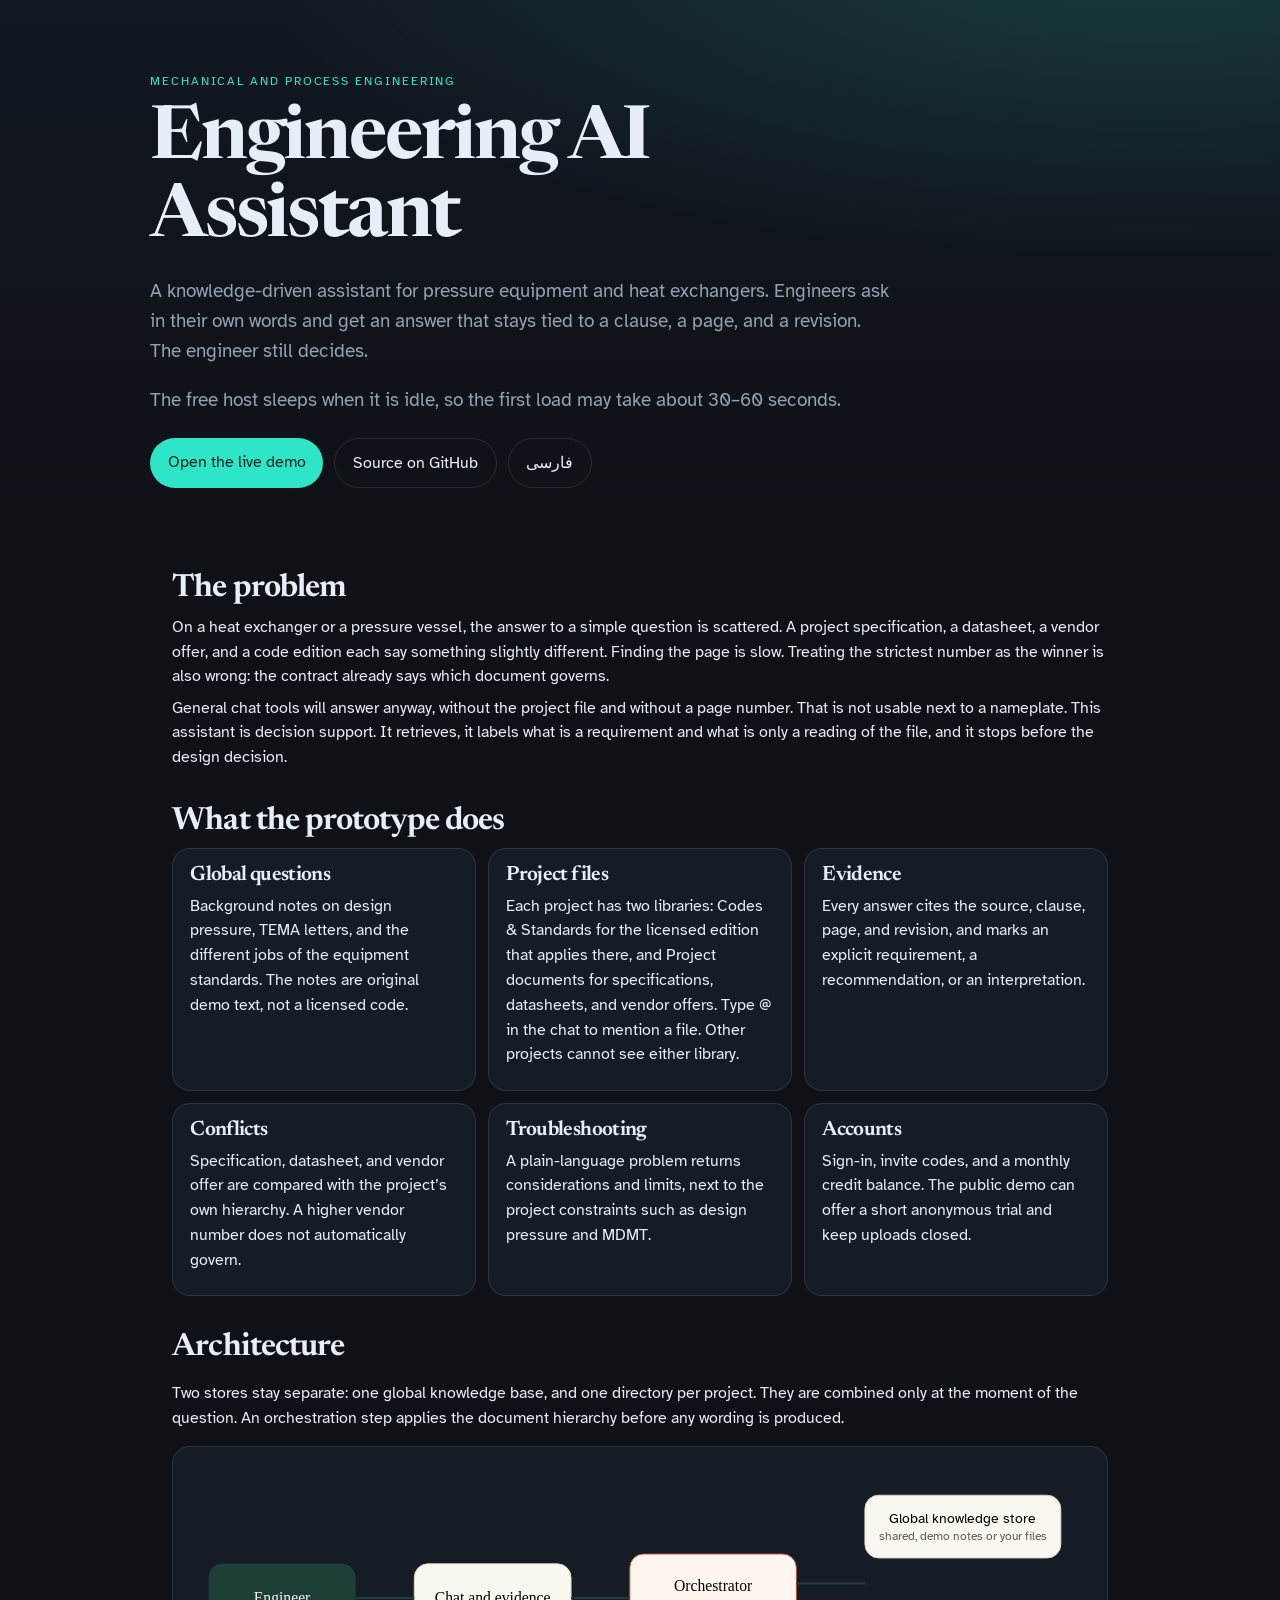
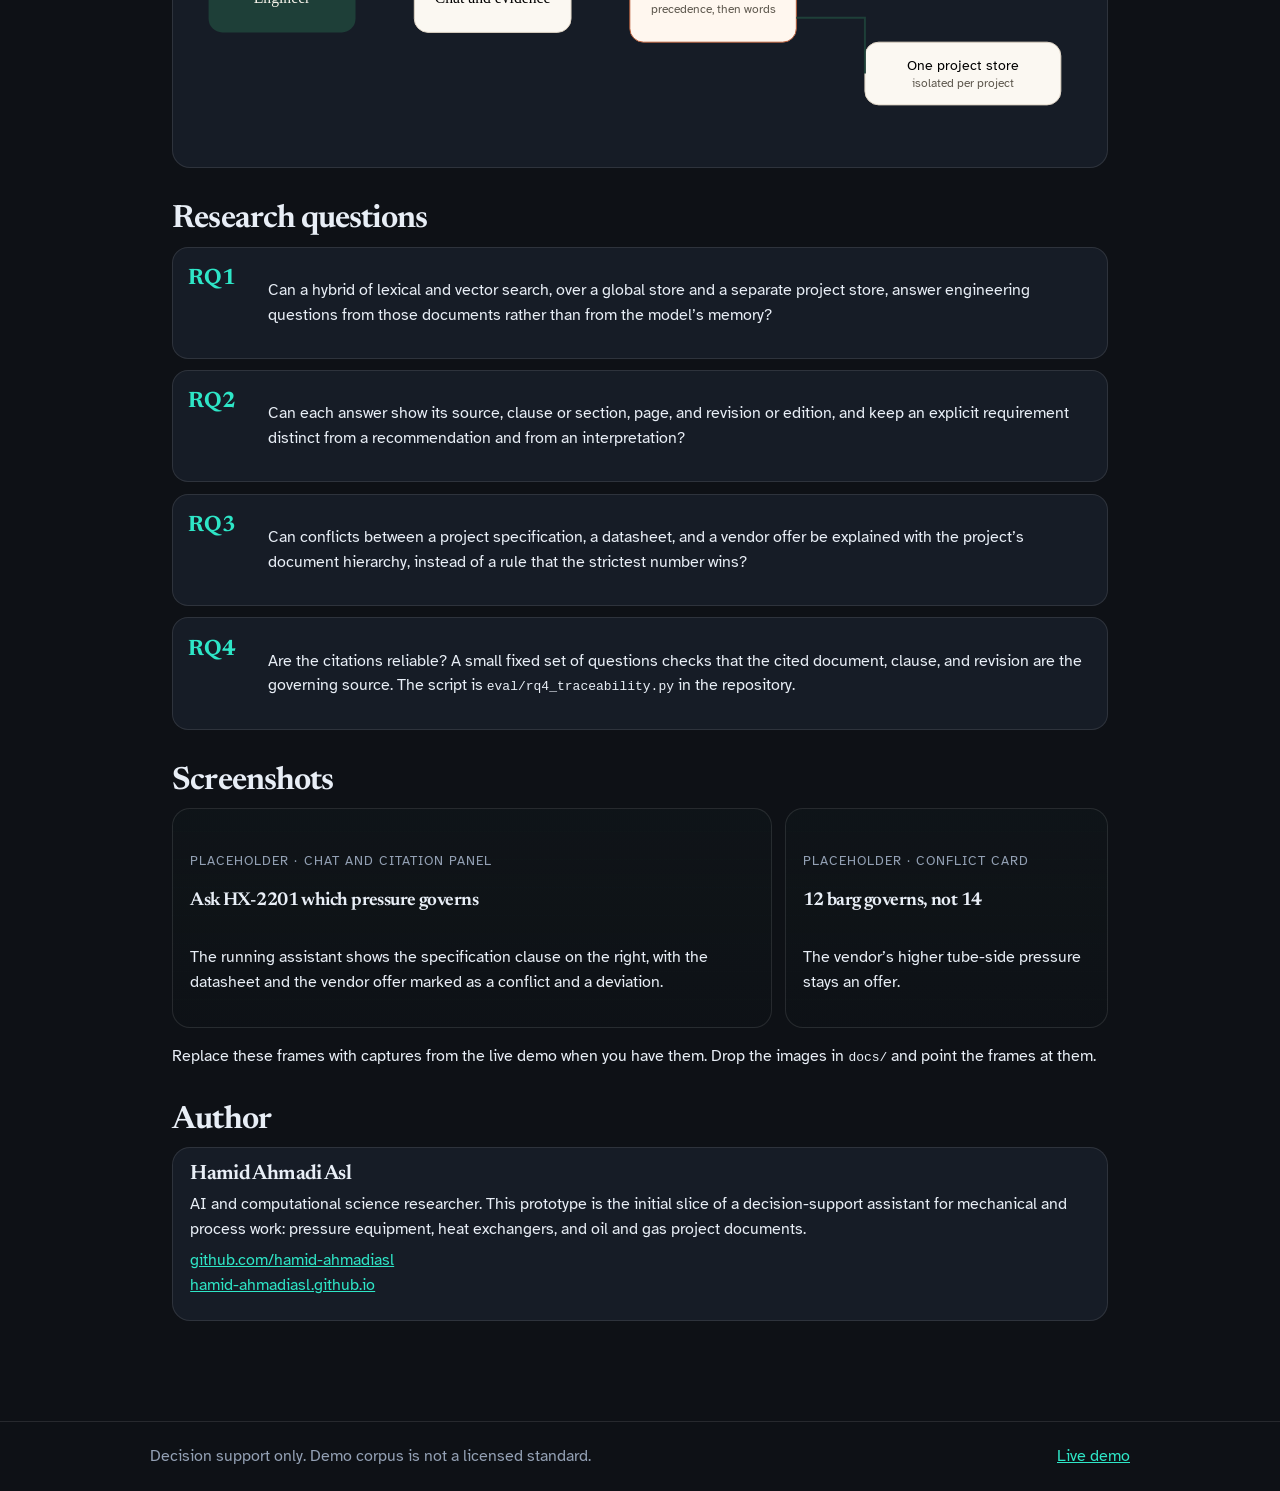
==== commit 61367cb6: "Pin the chat shell so only the panels scroll. The page stays at 100dvh. The message list is the only" ====
--- a/docs/index.html
+++ b/docs/index.html
@@ -10,29 +10,29 @@
   <link href="https://fonts.googleapis.com/css2?family=Atkinson+Hyperlegible:wght@400;700&family=Newsreader:opsz,wght@6..72,560;6..72,650&display=swap" rel="stylesheet" />
   <style>
     :root {
-      --ink: #1b1914;
-      --muted: #5e584e;
-      --paper: #f4f0e6;
-      --card: #fbf8f2;
-      --line: #e0d6c6;
-      --pine: #1e3f38;
-      --copper: #b85c38;
+      --ink: #e8eef6;
+      --muted: #93a0b4;
+      --paper: #0e1116;
+      --card: #161c26;
+      --line: rgba(255,255,255,0.1);
+      --pine: #2ee6c7;
+      --copper: #2ee6c7;
     }
     * { box-sizing: border-box; }
     body { margin: 0; color: var(--ink); background: var(--paper); font-family: "Atkinson Hyperlegible", "Segoe UI", sans-serif; line-height: 1.55; }
     h1, h2, h3 { font-family: Newsreader, Georgia, serif; font-weight: 650; letter-spacing: -0.03em; line-height: 1.05; }
     a { color: var(--copper); }
     header.hero { padding: 4.5rem 1.4rem 3rem; background:
-      radial-gradient(900px 320px at 90% -10%, rgba(184, 92, 56, 0.18), transparent),
-      linear-gradient(180deg, #efe6d6, #f4f0e6); }
+      radial-gradient(900px 320px at 90% -10%, rgba(46, 230, 199, 0.18), transparent),
+      linear-gradient(180deg, #121820, #0e1116); }
     .wrap { width: min(980px, 100%); margin: 0 auto; }
     .eyebrow { letter-spacing: 0.16em; text-transform: uppercase; font-size: 0.75rem; color: var(--copper); margin: 0 0 0.8rem; }
     h1 { font-size: clamp(2.6rem, 6vw, 4.6rem); margin: 0 0 1rem; max-width: 16ch; }
     .lede { font-size: 1.2rem; max-width: 62ch; color: var(--muted); }
     .actions { display: flex; flex-wrap: wrap; gap: 0.7rem; margin-top: 1.4rem; }
     .btn { display: inline-block; text-decoration: none; border-radius: 999px; padding: 0.75rem 1.1rem; }
-    .btn.solid { background: var(--pine); color: #f6f3ea; }
-    .btn.line { border: 1px solid var(--line); color: var(--ink); background: #fff; }
+    .btn.solid { background: var(--pine); color: #04241e; }
+    .btn.line { border: 1px solid var(--line); color: var(--ink); background: transparent; }
     main { padding: 0 1.4rem 4rem; }
     section { margin: 2.2rem 0; }
     h2 { font-size: 2rem; margin-bottom: 0.6rem; }
